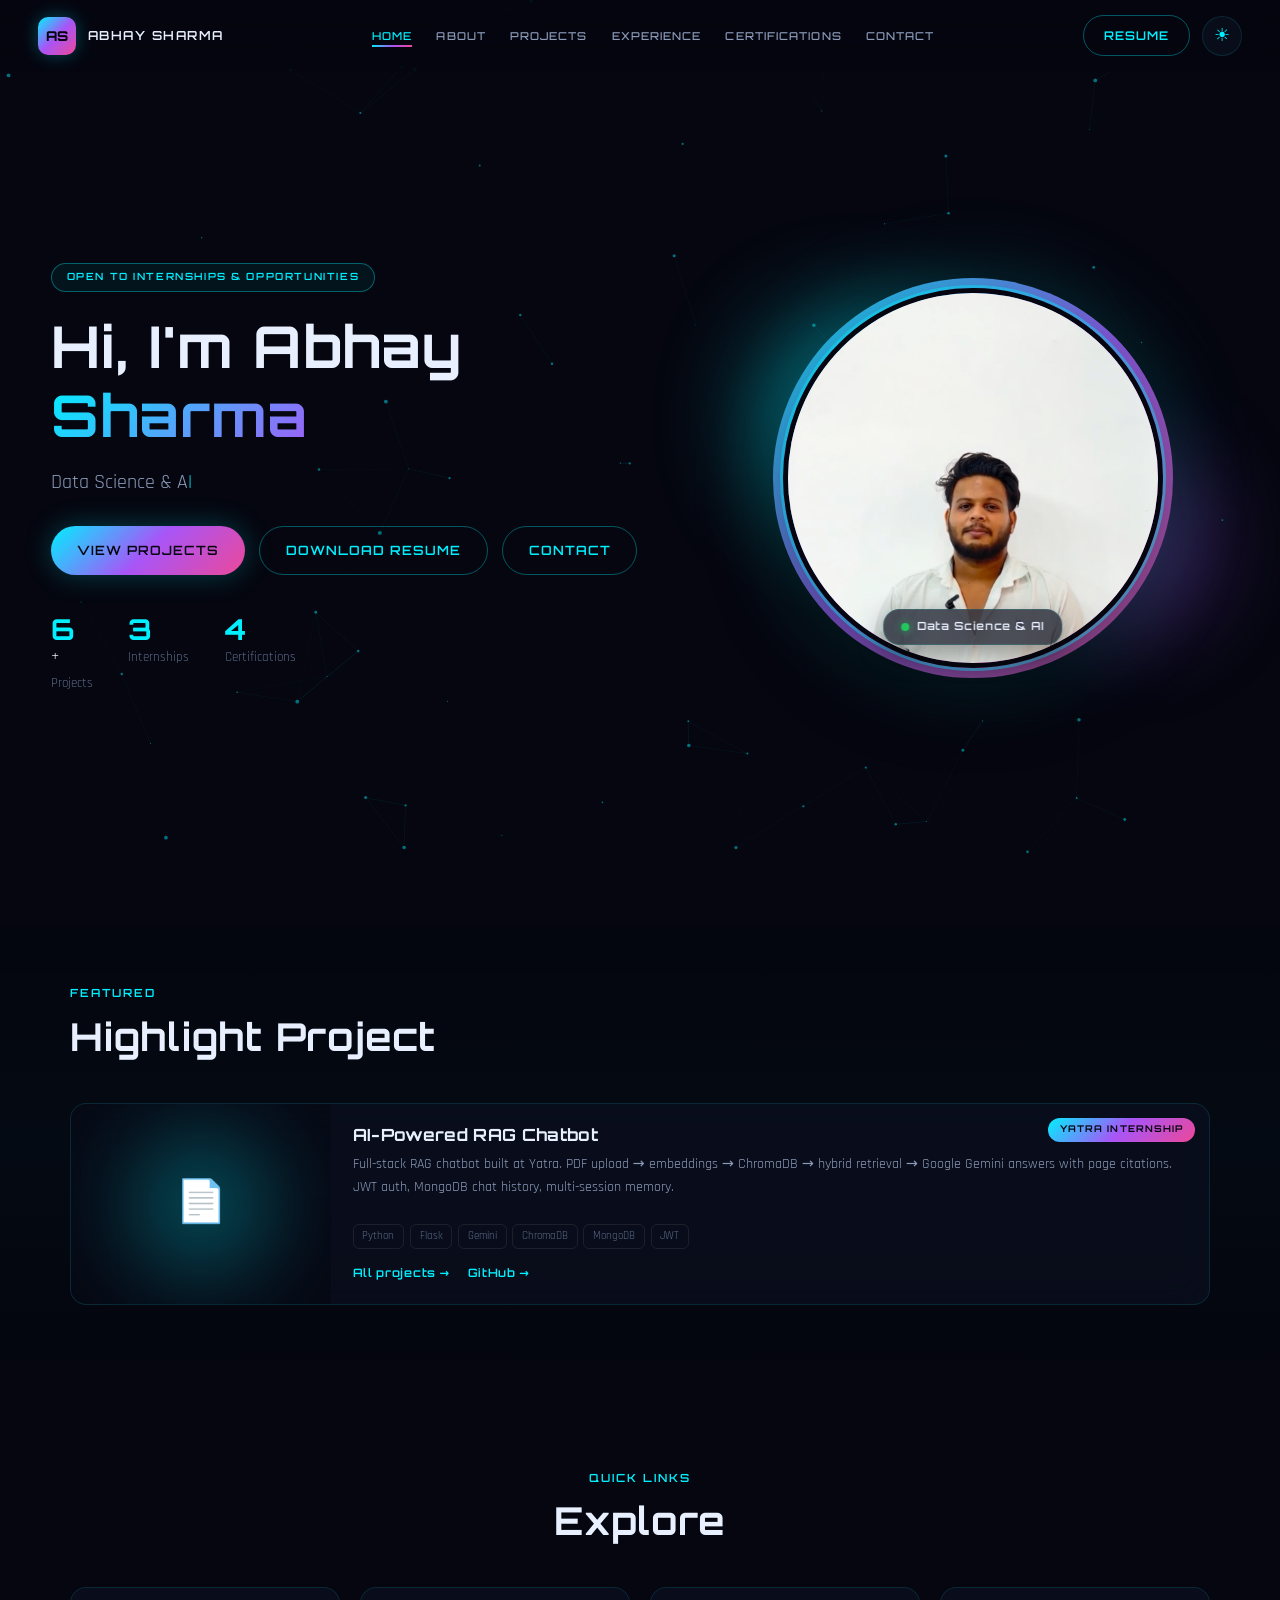
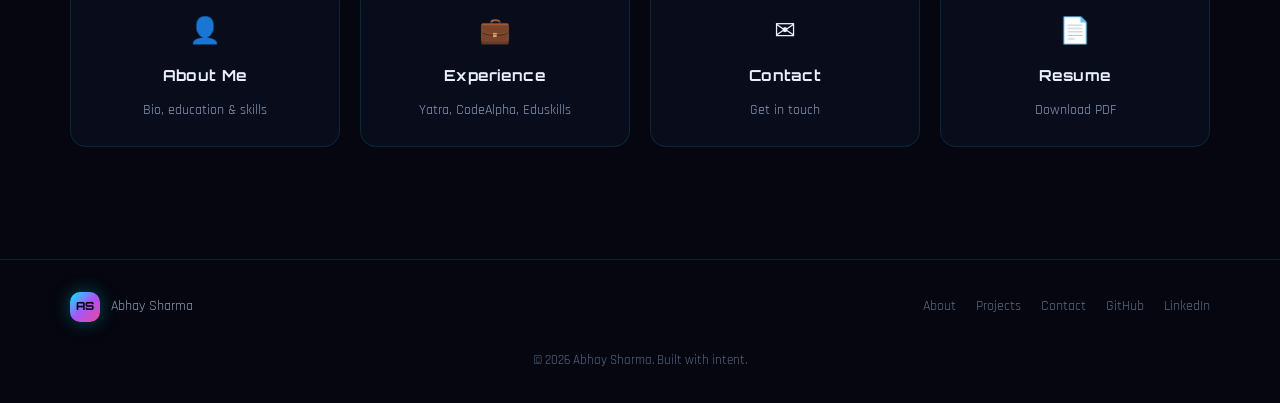
==== index.html @ 5d341a64 "Deploy portfolio site" ====
<!DOCTYPE html>
<html lang="en" data-theme="dark">
<head>
  <meta charset="UTF-8" />
  <meta name="viewport" content="width=device-width, initial-scale=1.0" />
  <title>Abhay Sharma | Data Science & AI Engineer</title>
  <meta name="description" content="Abhay Sharma — Aspiring Data Science & AI Engineer. BTech CSE (AI & ML). RAG systems, Generative AI, Python, ML." />
  <meta property="og:title" content="Abhay Sharma | Data Science & AI Engineer" />
  <meta property="og:description" content="Data Science & AI Engineer — RAG Chatbot, ML projects, and generative AI." />
  <meta property="og:type" content="website" />
  <link rel="stylesheet" href="css/styles.css" />
  <link rel="preconnect" href="https://fonts.googleapis.com" />
  <link rel="preconnect" href="https://fonts.gstatic.com" crossorigin />
  <link href="https://fonts.googleapis.com/css2?family=Orbitron:wght@400;500;600;700;800;900&family=Rajdhani:wght@300;400;500;600;700&display=swap" rel="stylesheet" />
</head>
<body>
  <canvas id="particles"></canvas>

  <nav class="navbar" id="navbar">
    <a href="index.html" class="nav-brand">
      <span class="logo-glow">AS</span>
      <span class="brand-text">ABHAY SHARMA</span>
    </a>
    <ul class="nav-links" id="navLinks">
      <li><a href="index.html" class="nav-link active">Home</a></li>
      <li><a href="about.html" class="nav-link">About</a></li>
      <li><a href="projects.html" class="nav-link">Projects</a></li>
      <li><a href="experience.html" class="nav-link">Experience</a></li>
      <li><a href="certifications.html" class="nav-link">Certifications</a></li>
      <li><a href="contact.html" class="nav-link">Contact</a></li>
    </ul>
    <div class="nav-actions">
      <a href="assets/resume/Abhay_Sharma_Resume.pdf" class="btn btn-sm btn-outline" download>Resume</a>
      <button class="theme-toggle" aria-label="Toggle theme">☀</button>
      <button class="nav-toggle" id="navToggle" aria-label="Menu"><span></span><span></span><span></span></button>
    </div>
  </nav>

  <section id="hero" class="hero">
    <div class="hero-content">
      <div class="hero-badge">OPEN TO INTERNSHIPS &amp; OPPORTUNITIES</div>
      <h1 class="hero-title">
        <span class="line">Hi, I'm Abhay</span>
        <span class="line gradient-text">Sharma</span>
      </h1>
      <p class="hero-subtitle">
        <span id="typed-text"></span><span class="cursor">|</span>
      </p>
      <div class="hero-cta">
        <a href="projects.html" class="btn btn-primary">View Projects</a>
        <a href="assets/resume/Abhay_Sharma_Resume.pdf" class="btn btn-outline" download>Download Resume</a>
        <a href="contact.html" class="btn btn-outline">Contact</a>
      </div>
      <div class="hero-stats">
        <div class="stat"><span class="stat-num" data-target="6">0</span>+<span class="stat-label">Projects</span></div>
        <div class="stat"><span class="stat-num" data-target="3">0</span><span class="stat-label">Internships</span></div>
        <div class="stat"><span class="stat-num" data-target="4">0</span><span class="stat-label">Certifications</span></div>
      </div>
    </div>
    <div class="hero-visual">
      <div class="orb orb-1"></div>
      <div class="orb orb-2"></div>
      <div class="orb orb-3"></div>
      <div class="hero-photo-frame">
        <div class="hero-photo-ring"></div>
        <img src="assets/images/profile.jpg" alt="Abhay Sharma" class="hero-photo" />
        <div class="hero-photo-badge glass">
          <span class="badge-dot"></span>
          Data Science &amp; AI
        </div>
      </div>
    </div>
  </section>

  <section class="section section-alt">
    <div class="container">
      <div class="section-header">
        <span class="section-tag">FEATURED</span>
        <h2 class="section-title">Highlight Project</h2>
      </div>
      <article class="project-card glass featured">
        <div class="project-badge">YATRA INTERNSHIP</div>
        <div class="project-visual">
          <div class="project-glow"></div>
          <span class="project-emoji">📄</span>
        </div>
        <div class="project-body">
          <h3>AI-Powered RAG Chatbot</h3>
          <p>
            Full-stack RAG chatbot built at Yatra. PDF upload → embeddings → ChromaDB → hybrid retrieval → Google Gemini answers with page citations.
            JWT auth, MongoDB chat history, multi-session memory.
          </p>
          <div class="project-tags">
            <span>Python</span><span>Flask</span><span>Gemini</span><span>ChromaDB</span><span>MongoDB</span><span>JWT</span>
          </div>
          <div class="project-links">
            <a href="projects.html" class="link">All projects →</a>
            <a href="https://github.com/Abhay8170/RAG-ChatBot" target="_blank" rel="noopener" class="link">GitHub →</a>
          </div>
        </div>
      </article>
    </div>
  </section>

  <section class="section">
    <div class="container" style="text-align:center;">
      <div class="section-header">
        <span class="section-tag">QUICK LINKS</span>
        <h2 class="section-title">Explore</h2>
      </div>
      <div class="skills-grid" style="grid-template-columns: repeat(auto-fit, minmax(200px, 1fr));">
        <a href="about.html" class="skill-card glass" style="text-align:center;">
          <div class="skill-icon">👤</div>
          <h3>About Me</h3>
          <p style="color:var(--text-muted);font-size:0.9rem;">Bio, education & skills</p>
        </a>
        <a href="experience.html" class="skill-card glass" style="text-align:center;">
          <div class="skill-icon">💼</div>
          <h3>Experience</h3>
          <p style="color:var(--text-muted);font-size:0.9rem;">Yatra, CodeAlpha, Eduskills</p>
        </a>
        <a href="contact.html" class="skill-card glass" style="text-align:center;">
          <div class="skill-icon">✉</div>
          <h3>Contact</h3>
          <p style="color:var(--text-muted);font-size:0.9rem;">Get in touch</p>
        </a>
        <a href="assets/resume/Abhay_Sharma_Resume.pdf" class="skill-card glass" style="text-align:center;" download>
          <div class="skill-icon">📄</div>
          <h3>Resume</h3>
          <p style="color:var(--text-muted);font-size:0.9rem;">Download PDF</p>
        </a>
      </div>
    </div>
  </section>

  <footer class="footer">
    <div class="container footer-inner">
      <div class="footer-brand">
        <span class="logo-glow">AS</span>
        <span>Abhay Sharma</span>
      </div>
      <div class="footer-links">
        <a href="about.html">About</a>
        <a href="projects.html">Projects</a>
        <a href="contact.html">Contact</a>
        <a href="https://github.com/Abhay8170" target="_blank" rel="noopener">GitHub</a>
        <a href="https://www.linkedin.com/in/bhardwajabhay" target="_blank" rel="noopener">LinkedIn</a>
      </div>
      <p class="footer-copy">© 2026 Abhay Sharma. Built with intent.</p>
    </div>
  </footer>

  <script src="js/main.js"></script>
</body>
</html>
---- css/styles.css ----
/* ============================================
   ABHAY SHARMA — Multi-page Futuristic Portfolio
   ============================================ */

:root {
  --bg-deep: #05060f;
  --bg-elevated: #0a0c18;
  --bg-card: rgba(12, 16, 32, 0.7);
  --bg-card-hover: rgba(18, 24, 48, 0.85);
  --border: rgba(0, 240, 255, 0.12);
  --border-strong: rgba(0, 240, 255, 0.35);
  --cyan: #00f0ff;
  --purple: #a855f7;
  --pink: #ec4899;
  --text: #e8f0ff;
  --text-muted: #8b9bb8;
  --text-dim: #5a6a88;
  --gradient: linear-gradient(135deg, #00f0ff 0%, #a855f7 50%, #ec4899 100%);
  --font-display: "Orbitron", system-ui, sans-serif;
  --font-body: "Rajdhani", system-ui, sans-serif;
  --radius: 16px;
  --radius-sm: 10px;
  --nav-h: 72px;
  --transition: 0.3s cubic-bezier(0.4, 0, 0.2, 1);
  --shadow-glow: 0 0 40px rgba(0, 240, 255, 0.15);
}

[data-theme="light"] {
  --bg-deep: #f4f6fb;
  --bg-elevated: #ffffff;
  --bg-card: rgba(255, 255, 255, 0.85);
  --bg-card-hover: rgba(255, 255, 255, 0.95);
  --border: rgba(0, 100, 140, 0.15);
  --border-strong: rgba(0, 150, 180, 0.4);
  --cyan: #0891b2;
  --purple: #7c3aed;
  --pink: #db2777;
  --text: #0f172a;
  --text-muted: #475569;
  --text-dim: #64748b;
  --gradient: linear-gradient(135deg, #0891b2 0%, #7c3aed 50%, #db2777 100%);
  --shadow-glow: 0 8px 30px rgba(0, 0, 0, 0.08);
}

*, *::before, *::after { box-sizing: border-box; margin: 0; padding: 0; }

html { scroll-behavior: smooth; scroll-padding-top: var(--nav-h); }

body {
  font-family: var(--font-body);
  background: var(--bg-deep);
  color: var(--text);
  line-height: 1.6;
  min-height: 100vh;
  overflow-x: hidden;
  transition: background 0.35s, color 0.35s;
}

#particles {
  position: fixed;
  inset: 0;
  z-index: 0;
  pointer-events: none;
  opacity: 0.7;
}

[data-theme="light"] #particles { opacity: 0.25; }

h1, h2, h3, h4 {
  font-family: var(--font-display);
  font-weight: 700;
  letter-spacing: 0.02em;
  line-height: 1.2;
}

a { color: inherit; text-decoration: none; }
ul { list-style: none; }
img { max-width: 100%; display: block; }

.glass {
  background: var(--bg-card);
  backdrop-filter: blur(18px);
  -webkit-backdrop-filter: blur(18px);
  border: 1px solid var(--border);
  border-radius: var(--radius);
  transition: border-color var(--transition), background var(--transition), transform var(--transition), box-shadow var(--transition);
}

.glass:hover {
  border-color: var(--border-strong);
  background: var(--bg-card-hover);
}

.gradient-text {
  background: var(--gradient);
  -webkit-background-clip: text;
  background-clip: text;
  -webkit-text-fill-color: transparent;
}

/* Buttons */
.btn {
  display: inline-flex;
  align-items: center;
  justify-content: center;
  gap: 0.5rem;
  padding: 0.85rem 1.6rem;
  font-family: var(--font-display);
  font-size: 0.8rem;
  font-weight: 600;
  letter-spacing: 0.08em;
  text-transform: uppercase;
  border-radius: 999px;
  border: none;
  cursor: pointer;
  transition: all var(--transition);
}

.btn-primary {
  background: var(--gradient);
  color: #05060f;
  box-shadow: 0 0 28px rgba(0, 240, 255, 0.25);
}

[data-theme="light"] .btn-primary { color: #fff; }

.btn-primary:hover {
  transform: translateY(-2px);
  box-shadow: 0 0 40px rgba(0, 240, 255, 0.4);
}

.btn-outline {
  background: transparent;
  color: var(--cyan);
  border: 1px solid var(--border-strong);
}

.btn-outline:hover {
  background: rgba(0, 240, 255, 0.08);
}

.btn-sm { padding: 0.65rem 1.25rem; font-size: 0.75rem; }
.btn-full { width: 100%; }

.container {
  width: min(1140px, 92%);
  margin-inline: auto;
  position: relative;
  z-index: 1;
}

.section {
  position: relative;
  z-index: 1;
  padding: 5rem 0;
}

.section-alt {
  background: linear-gradient(180deg, transparent, rgba(0, 240, 255, 0.02), transparent);
}

.section-header { margin-bottom: 2.75rem; }

.section-tag {
  display: inline-block;
  font-family: var(--font-display);
  font-size: 0.7rem;
  font-weight: 600;
  letter-spacing: 0.18em;
  color: var(--cyan);
  margin-bottom: 0.6rem;
}

.section-title {
  font-size: clamp(1.7rem, 3.5vw, 2.4rem);
}

/* ========== NAV ========== */
.navbar {
  position: fixed;
  top: 0; left: 0; right: 0;
  height: var(--nav-h);
  z-index: 100;
  display: flex;
  align-items: center;
  justify-content: space-between;
  padding: 0 3%;
  background: rgba(5, 6, 15, 0.8);
  backdrop-filter: blur(16px);
  border-bottom: 1px solid transparent;
  transition: border-color 0.3s, background 0.3s;
}

[data-theme="light"] .navbar {
  background: rgba(244, 246, 251, 0.9);
}

.navbar.scrolled { border-bottom-color: var(--border); }

.nav-brand {
  display: flex;
  align-items: center;
  gap: 0.7rem;
}

.logo-glow {
  width: 38px; height: 38px;
  display: grid;
  place-items: center;
  font-family: var(--font-display);
  font-weight: 800;
  font-size: 0.85rem;
  background: var(--gradient);
  color: #05060f;
  border-radius: 10px;
  box-shadow: 0 0 18px rgba(0, 240, 255, 0.3);
}

[data-theme="light"] .logo-glow { color: #fff; }

.brand-text {
  font-family: var(--font-display);
  font-size: 0.78rem;
  font-weight: 600;
  letter-spacing: 0.12em;
}

.nav-links {
  display: flex;
  align-items: center;
  gap: 1.5rem;
}

.nav-link {
  font-family: var(--font-display);
  font-size: 0.68rem;
  font-weight: 500;
  letter-spacing: 0.1em;
  text-transform: uppercase;
  color: var(--text-muted);
  position: relative;
  transition: color var(--transition);
}

.nav-link::after {
  content: "";
  position: absolute;
  bottom: -4px; left: 0;
  width: 0; height: 2px;
  background: var(--gradient);
  transition: width var(--transition);
}

.nav-link:hover,
.nav-link.active { color: var(--cyan); }
.nav-link:hover::after,
.nav-link.active::after { width: 100%; }

.nav-actions {
  display: flex;
  align-items: center;
  gap: 0.75rem;
}

.theme-toggle {
  width: 40px; height: 40px;
  border-radius: 50%;
  border: 1px solid var(--border);
  background: var(--bg-card);
  color: var(--cyan);
  cursor: pointer;
  display: grid;
  place-items: center;
  font-size: 1.1rem;
  transition: var(--transition);
}

.theme-toggle:hover {
  border-color: var(--border-strong);
  box-shadow: var(--shadow-glow);
}

.nav-toggle {
  display: none;
  flex-direction: column;
  gap: 5px;
  background: none;
  border: none;
  cursor: pointer;
  padding: 4px;
}

.nav-toggle span {
  width: 22px; height: 2px;
  background: var(--cyan);
  transition: var(--transition);
}

/* ========== HERO ========== */
.hero {
  min-height: 100vh;
  display: grid;
  grid-template-columns: 1.1fr 0.9fr;
  align-items: center;
  gap: 2.5rem;
  padding: calc(var(--nav-h) + 2rem) 4% 3rem;
  position: relative;
  z-index: 1;
}

.hero-badge {
  display: inline-flex;
  padding: 0.35rem 0.9rem;
  font-family: var(--font-display);
  font-size: 0.62rem;
  font-weight: 600;
  letter-spacing: 0.16em;
  color: var(--cyan);
  border: 1px solid var(--border-strong);
  border-radius: 999px;
  background: rgba(0, 240, 255, 0.06);
  margin-bottom: 1.25rem;
}

.hero-title {
  font-size: clamp(2.2rem, 5.5vw, 3.6rem);
  margin-bottom: 1rem;
}

.hero-title .line { display: block; }

.hero-subtitle {
  font-size: 1.25rem;
  color: var(--text-muted);
  margin-bottom: 1.75rem;
  min-height: 1.5em;
}

.cursor {
  color: var(--cyan);
  animation: blink 1s step-end infinite;
}

@keyframes blink { 50% { opacity: 0; } }

.hero-cta {
  display: flex;
  flex-wrap: wrap;
  gap: 0.9rem;
  margin-bottom: 2.5rem;
}

.hero-stats {
  display: flex;
  gap: 2.2rem;
}

.stat { display: flex; flex-direction: column; }

.stat-num {
  font-family: var(--font-display);
  font-size: 1.8rem;
  font-weight: 700;
  color: var(--cyan);
  line-height: 1;
}

.stat-label {
  font-size: 0.8rem;
  color: var(--text-dim);
  margin-top: 0.2rem;
}

.hero-visual {
  position: relative;
  display: flex;
  align-items: center;
  justify-content: center;
  min-height: 340px;
}

.orb {
  position: absolute;
  border-radius: 50%;
  filter: blur(55px);
  opacity: 0.45;
  animation: float 8s ease-in-out infinite;
}

.orb-1 { width: 200px; height: 200px; background: var(--cyan); top: 8%; left: 8%; }
.orb-2 { width: 160px; height: 160px; background: var(--purple); bottom: 12%; right: 5%; animation-delay: -2s; }
.orb-3 { width: 120px; height: 120px; background: var(--pink); top: 40%; right: 28%; animation-delay: -4s; }

@keyframes float {
  0%, 100% { transform: translate(0, 0); }
  33% { transform: translate(12px, -18px); }
  66% { transform: translate(-8px, 12px); }
}

.hero-card {
  position: relative;
  z-index: 2;
  width: min(320px, 100%);
  padding: 1.15rem;
  box-shadow: var(--shadow-glow);
}

.card-header { display: flex; gap: 6px; margin-bottom: 0.9rem; }
.dot { width: 9px; height: 9px; border-radius: 50%; }
.dot.red { background: #ff5f56; }
.dot.yellow { background: #ffbd2e; }
.dot.green { background: #27c93f; }

.code-block {
  font-family: "SF Mono", "Fira Code", monospace;
  font-size: 0.74rem;
  line-height: 1.65;
  color: var(--text-muted);
  overflow-x: auto;
}

.code-block .kw { color: var(--purple); }
.code-block .fn { color: var(--cyan); }
.code-block .str { color: #7ee787; }

[data-theme="light"] .code-block .str { color: #15803d; }

/* Large hero photo */
.hero-photo-frame {
  position: relative;
  z-index: 2;
  width: min(380px, 88vw);
  aspect-ratio: 1;
  display: flex;
  align-items: center;
  justify-content: center;
}

.hero-photo-ring {
  position: absolute;
  inset: -10px;
  border-radius: 50%;
  background: var(--gradient);
  opacity: 0.9;
  animation: ring-pulse 4s ease-in-out infinite;
  z-index: 0;
}

@keyframes ring-pulse {
  0%, 100% { transform: scale(1); opacity: 0.75; }
  50% { transform: scale(1.04); opacity: 1; }
}

.hero-photo {
  position: relative;
  z-index: 1;
  width: 100%;
  height: 100%;
  object-fit: cover;
  object-position: center 28%;
  border-radius: 50%;
  border: 5px solid var(--bg-deep);
  box-shadow:
    0 0 0 3px rgba(0, 240, 255, 0.4),
    0 24px 70px rgba(0, 0, 0, 0.5),
    0 0 90px rgba(0, 240, 255, 0.25);
}

.hero-photo-badge {
  position: absolute;
  bottom: 6%;
  left: 50%;
  transform: translateX(-50%);
  z-index: 2;
  display: inline-flex;
  align-items: center;
  gap: 0.45rem;
  padding: 0.5rem 1.1rem;
  font-family: var(--font-display);
  font-size: 0.7rem;
  font-weight: 600;
  letter-spacing: 0.08em;
  white-space: nowrap;
  box-shadow: 0 8px 28px rgba(0, 0, 0, 0.4);
}

.badge-dot {
  width: 8px;
  height: 8px;
  border-radius: 50%;
  background: #22c55e;
  box-shadow: 0 0 8px rgba(34, 197, 94, 0.7);
  animation: pulse-dot 2s ease infinite;
}

/* ========== ABOUT ========== */
.about-grid {
  display: grid;
  grid-template-columns: 280px 1fr;
  gap: 3rem;
  align-items: start;
}

.about-image {
  padding: 1.75rem;
  text-align: center;
}

.profile-photo {
  width: 200px;
  height: 200px;
  margin: 0 auto 1.1rem;
  border-radius: 50%;
  object-fit: cover;
  /* Same crop as hero — change % to fine-tune face position */
  object-position: center 28%;
  border: 3px solid rgba(0, 240, 255, 0.45);
  box-shadow: 0 0 36px rgba(0, 240, 255, 0.3);
}

.status-pill {
  display: inline-flex;
  align-items: center;
  gap: 0.45rem;
  font-size: 0.82rem;
  color: var(--text-muted);
}

.pulse {
  width: 8px; height: 8px;
  background: #22c55e;
  border-radius: 50%;
  animation: pulse-dot 2s ease infinite;
}

@keyframes pulse-dot {
  0%, 100% { box-shadow: 0 0 0 0 rgba(34, 197, 94, 0.5); }
  50% { box-shadow: 0 0 0 7px rgba(34, 197, 94, 0); }
}

.about-content .lead {
  font-size: 1.15rem;
  margin-bottom: 0.9rem;
}

.about-content p {
  color: var(--text-muted);
  margin-bottom: 1.1rem;
}

.about-tags {
  display: flex;
  flex-wrap: wrap;
  gap: 0.5rem;
  margin-bottom: 1.5rem;
}

.tag {
  padding: 0.3rem 0.8rem;
  font-size: 0.78rem;
  font-weight: 500;
  color: var(--cyan);
  border: 1px solid var(--border);
  border-radius: 999px;
  background: rgba(0, 240, 255, 0.04);
}

/* ========== SKILLS ========== */
.skills-grid {
  display: grid;
  grid-template-columns: repeat(4, 1fr);
  gap: 1.25rem;
}

.skill-card { padding: 1.5rem; }

.skill-icon { font-size: 1.6rem; margin-bottom: 0.85rem; }

.skill-card h3 {
  font-size: 0.95rem;
  margin-bottom: 0.85rem;
}

.skill-card ul li {
  font-size: 0.9rem;
  color: var(--text-muted);
  padding: 0.28rem 0;
  border-bottom: 1px solid rgba(255, 255, 255, 0.04);
}

[data-theme="light"] .skill-card ul li {
  border-bottom-color: rgba(0, 0, 0, 0.05);
}

.skill-card ul li:last-child { border-bottom: none; }

/* ========== PROJECTS ========== */
.filter-bar {
  display: flex;
  flex-wrap: wrap;
  gap: 0.6rem;
  margin-bottom: 2rem;
}

.filter-btn {
  padding: 0.45rem 1rem;
  font-family: var(--font-display);
  font-size: 0.68rem;
  font-weight: 600;
  letter-spacing: 0.08em;
  text-transform: uppercase;
  border-radius: 999px;
  border: 1px solid var(--border);
  background: transparent;
  color: var(--text-muted);
  cursor: pointer;
  transition: var(--transition);
}

.filter-btn:hover,
.filter-btn.active {
  color: var(--cyan);
  border-color: var(--border-strong);
  background: rgba(0, 240, 255, 0.08);
}

.projects-grid {
  display: grid;
  grid-template-columns: repeat(2, 1fr);
  gap: 1.25rem;
}

.project-card {
  display: flex;
  flex-direction: column;
  overflow: hidden;
  position: relative;
}

.project-card.featured {
  grid-column: 1 / -1;
  display: grid;
  grid-template-columns: 260px 1fr;
}

.project-card.hidden { display: none; }

.project-badge {
  position: absolute;
  top: 0.9rem; right: 0.9rem;
  z-index: 3;
  padding: 0.28rem 0.7rem;
  font-family: var(--font-display);
  font-size: 0.58rem;
  font-weight: 700;
  letter-spacing: 0.12em;
  background: var(--gradient);
  color: #05060f;
  border-radius: 999px;
}

[data-theme="light"] .project-badge { color: #fff; }

.project-visual {
  position: relative;
  height: 160px;
  display: grid;
  place-items: center;
  background: rgba(0, 0, 0, 0.25);
  overflow: hidden;
}

[data-theme="light"] .project-visual { background: rgba(0, 0, 0, 0.04); }

.project-card.featured .project-visual {
  height: 100%;
  min-height: 200px;
}

.project-glow {
  position: absolute;
  width: 140px; height: 140px;
  border-radius: 50%;
  background: var(--cyan);
  filter: blur(45px);
  opacity: 0.3;
}

.project-glow.purple { background: var(--purple); }
.project-glow.pink { background: var(--pink); }

.project-emoji {
  position: relative;
  z-index: 1;
  font-size: 2.6rem;
}

.project-body {
  padding: 1.35rem;
  flex: 1;
  display: flex;
  flex-direction: column;
}

.project-body h3 {
  font-size: 1.05rem;
  margin-bottom: 0.5rem;
}

.project-body p {
  color: var(--text-muted);
  font-size: 0.9rem;
  margin-bottom: 0.9rem;
  flex: 1;
}

.project-tags {
  display: flex;
  flex-wrap: wrap;
  gap: 0.35rem;
  margin-bottom: 0.9rem;
}

.project-tags span {
  padding: 0.18rem 0.55rem;
  font-size: 0.68rem;
  color: var(--text-dim);
  border: 1px solid rgba(255, 255, 255, 0.08);
  border-radius: 6px;
}

[data-theme="light"] .project-tags span {
  border-color: rgba(0, 0, 0, 0.08);
}

.project-links {
  display: flex;
  gap: 1.1rem;
}

.project-links .link {
  font-family: var(--font-display);
  font-size: 0.72rem;
  font-weight: 600;
  letter-spacing: 0.06em;
  color: var(--cyan);
}

.project-links .link:hover { color: var(--text); }

/* ========== TIMELINE ========== */
.timeline {
  position: relative;
  padding-left: 1.85rem;
}

.timeline::before {
  content: "";
  position: absolute;
  left: 6px; top: 8px; bottom: 8px;
  width: 2px;
  background: linear-gradient(180deg, var(--cyan), var(--purple), transparent);
}

.timeline-item {
  position: relative;
  padding-bottom: 2.2rem;
}

.timeline-item:last-child { padding-bottom: 0; }

.timeline-marker {
  position: absolute;
  left: -1.85rem;
  top: 1.3rem;
  width: 14px; height: 14px;
  border-radius: 50%;
  background: var(--bg-deep);
  border: 2px solid var(--cyan);
  box-shadow: 0 0 10px rgba(0, 240, 255, 0.45);
  z-index: 1;
}

.timeline-content { padding: 1.35rem 1.5rem; }

.timeline-date {
  font-family: var(--font-display);
  font-size: 0.65rem;
  font-weight: 600;
  letter-spacing: 0.1em;
  color: var(--cyan);
}

.timeline-content h3 {
  font-size: 1.05rem;
  margin: 0.35rem 0 0.15rem;
}

.company {
  color: var(--text-muted);
  font-size: 0.9rem;
  margin-bottom: 0.5rem !important;
}

.timeline-content p:last-child {
  color: var(--text-muted);
  font-size: 0.9rem;
}

/* ========== CERTIFICATIONS ========== */
.cert-grid {
  display: grid;
  grid-template-columns: repeat(auto-fit, minmax(240px, 1fr));
  gap: 1.25rem;
}

.cert-card {
  padding: 1.5rem;
  text-align: center;
}

.cert-card .skill-icon { font-size: 1.8rem; }

.cert-card h3 {
  font-size: 0.95rem;
  margin: 0.6rem 0 0.35rem;
}

.cert-card p {
  color: var(--text-muted);
  font-size: 0.88rem;
}

/* ========== CONTACT ========== */
.contact-grid {
  display: grid;
  grid-template-columns: 1fr 1fr;
  gap: 2.5rem;
  align-items: start;
}

.contact-info .lead {
  font-size: 1.15rem;
  margin-bottom: 0.7rem;
}

.contact-info > p {
  color: var(--text-muted);
  margin-bottom: 1.75rem;
}

.contact-links {
  display: flex;
  flex-direction: column;
  gap: 0.65rem;
}

.contact-item {
  display: flex;
  align-items: center;
  gap: 0.9rem;
  padding: 0.9rem 1.1rem;
  transition: transform var(--transition);
}

.contact-item:hover { transform: translateX(5px); }

.ci-icon {
  width: 40px; height: 40px;
  display: grid;
  place-items: center;
  background: rgba(0, 240, 255, 0.1);
  border-radius: 10px;
  font-family: var(--font-display);
  font-weight: 700;
  color: var(--cyan);
  flex-shrink: 0;
}

.contact-item strong {
  display: block;
  font-family: var(--font-display);
  font-size: 0.75rem;
  letter-spacing: 0.04em;
}

.contact-item span {
  font-size: 0.88rem;
  color: var(--text-muted);
}

.contact-form { padding: 1.75rem; }

.form-group { margin-bottom: 1.1rem; }

.form-group label {
  display: block;
  font-family: var(--font-display);
  font-size: 0.65rem;
  font-weight: 600;
  letter-spacing: 0.1em;
  text-transform: uppercase;
  color: var(--text-dim);
  margin-bottom: 0.35rem;
}

.form-group input,
.form-group textarea {
  width: 100%;
  padding: 0.8rem 1rem;
  background: rgba(0, 0, 0, 0.3);
  border: 1px solid var(--border);
  border-radius: var(--radius-sm);
  color: var(--text);
  font-family: var(--font-body);
  font-size: 1rem;
  outline: none;
  transition: border-color var(--transition), box-shadow var(--transition);
}

[data-theme="light"] .form-group input,
[data-theme="light"] .form-group textarea {
  background: rgba(0, 0, 0, 0.03);
}

.form-group input:focus,
.form-group textarea:focus {
  border-color: var(--cyan);
  box-shadow: 0 0 0 3px rgba(0, 240, 255, 0.12);
}

.form-group textarea {
  resize: vertical;
  min-height: 120px;
}

.form-note {
  margin-top: 0.7rem;
  font-size: 0.78rem;
  color: var(--text-dim);
  text-align: center;
}

.form-success {
  display: none;
  padding: 1rem;
  text-align: center;
  color: #22c55e;
  font-weight: 600;
}

/* ========== PAGE HERO (inner pages) ========== */
.page-hero {
  padding: calc(var(--nav-h) + 3rem) 0 2rem;
  position: relative;
  z-index: 1;
  text-align: center;
}

.page-hero .section-tag { margin-bottom: 0.5rem; }

.page-hero h1 {
  font-size: clamp(1.8rem, 4vw, 2.6rem);
  margin-bottom: 0.5rem;
}

.page-hero p {
  color: var(--text-muted);
  max-width: 560px;
  margin: 0 auto;
}

/* ========== FOOTER ========== */
.footer {
  position: relative;
  z-index: 1;
  padding: 2rem 0;
  border-top: 1px solid var(--border);
  margin-top: 2rem;
}

.footer-inner {
  display: flex;
  align-items: center;
  justify-content: space-between;
  flex-wrap: wrap;
  gap: 1rem;
}

.footer-brand {
  display: flex;
  align-items: center;
  gap: 0.7rem;
  font-size: 0.88rem;
  color: var(--text-muted);
}

.footer-brand .logo-glow {
  width: 30px; height: 30px;
  font-size: 0.7rem;
}

.footer-links {
  display: flex;
  gap: 1.25rem;
  flex-wrap: wrap;
}

.footer-links a {
  font-size: 0.85rem;
  color: var(--text-dim);
  transition: color var(--transition);
}

.footer-links a:hover { color: var(--cyan); }

.footer-copy {
  font-size: 0.82rem;
  color: var(--text-dim);
  width: 100%;
  text-align: center;
  margin-top: 0.75rem;
}

/* ========== RESPONSIVE ========== */
@media (max-width: 1024px) {
  .hero {
    grid-template-columns: 1fr;
    text-align: center;
    padding-top: calc(var(--nav-h) + 2.5rem);
  }
  .hero-cta, .hero-stats { justify-content: center; }
  .hero-visual { min-height: 300px; }
  .hero-photo-frame { width: min(300px, 75vw); }
  .skills-grid { grid-template-columns: repeat(2, 1fr); }
  .about-grid { grid-template-columns: 1fr; text-align: center; }
  .about-tags { justify-content: center; }
  .project-card.featured { grid-template-columns: 1fr; }
}

@media (max-width: 768px) {
  .nav-links {
    position: fixed;
    top: var(--nav-h);
    left: 0; right: 0;
    background: rgba(5, 6, 15, 0.97);
    flex-direction: column;
    align-items: center;
    padding: 1.75rem;
    gap: 1.25rem;
    border-bottom: 1px solid var(--border);
    transform: translateY(-130%);
    opacity: 0;
    transition: transform 0.35s, opacity 0.35s;
  }
  [data-theme="light"] .nav-links {
    background: rgba(244, 246, 251, 0.98);
  }
  .nav-links.open {
    transform: translateY(0);
    opacity: 1;
  }
  .nav-toggle { display: flex; }
  .brand-text { display: none; }
  .skills-grid,
  .projects-grid,
  .contact-grid { grid-template-columns: 1fr; }
  .hero-stats { gap: 1.4rem; }
}

@media (max-width: 480px) {
  .hero-title { font-size: 1.9rem; }
  .btn { width: 100%; }
  .hero-cta { flex-direction: column; }
}
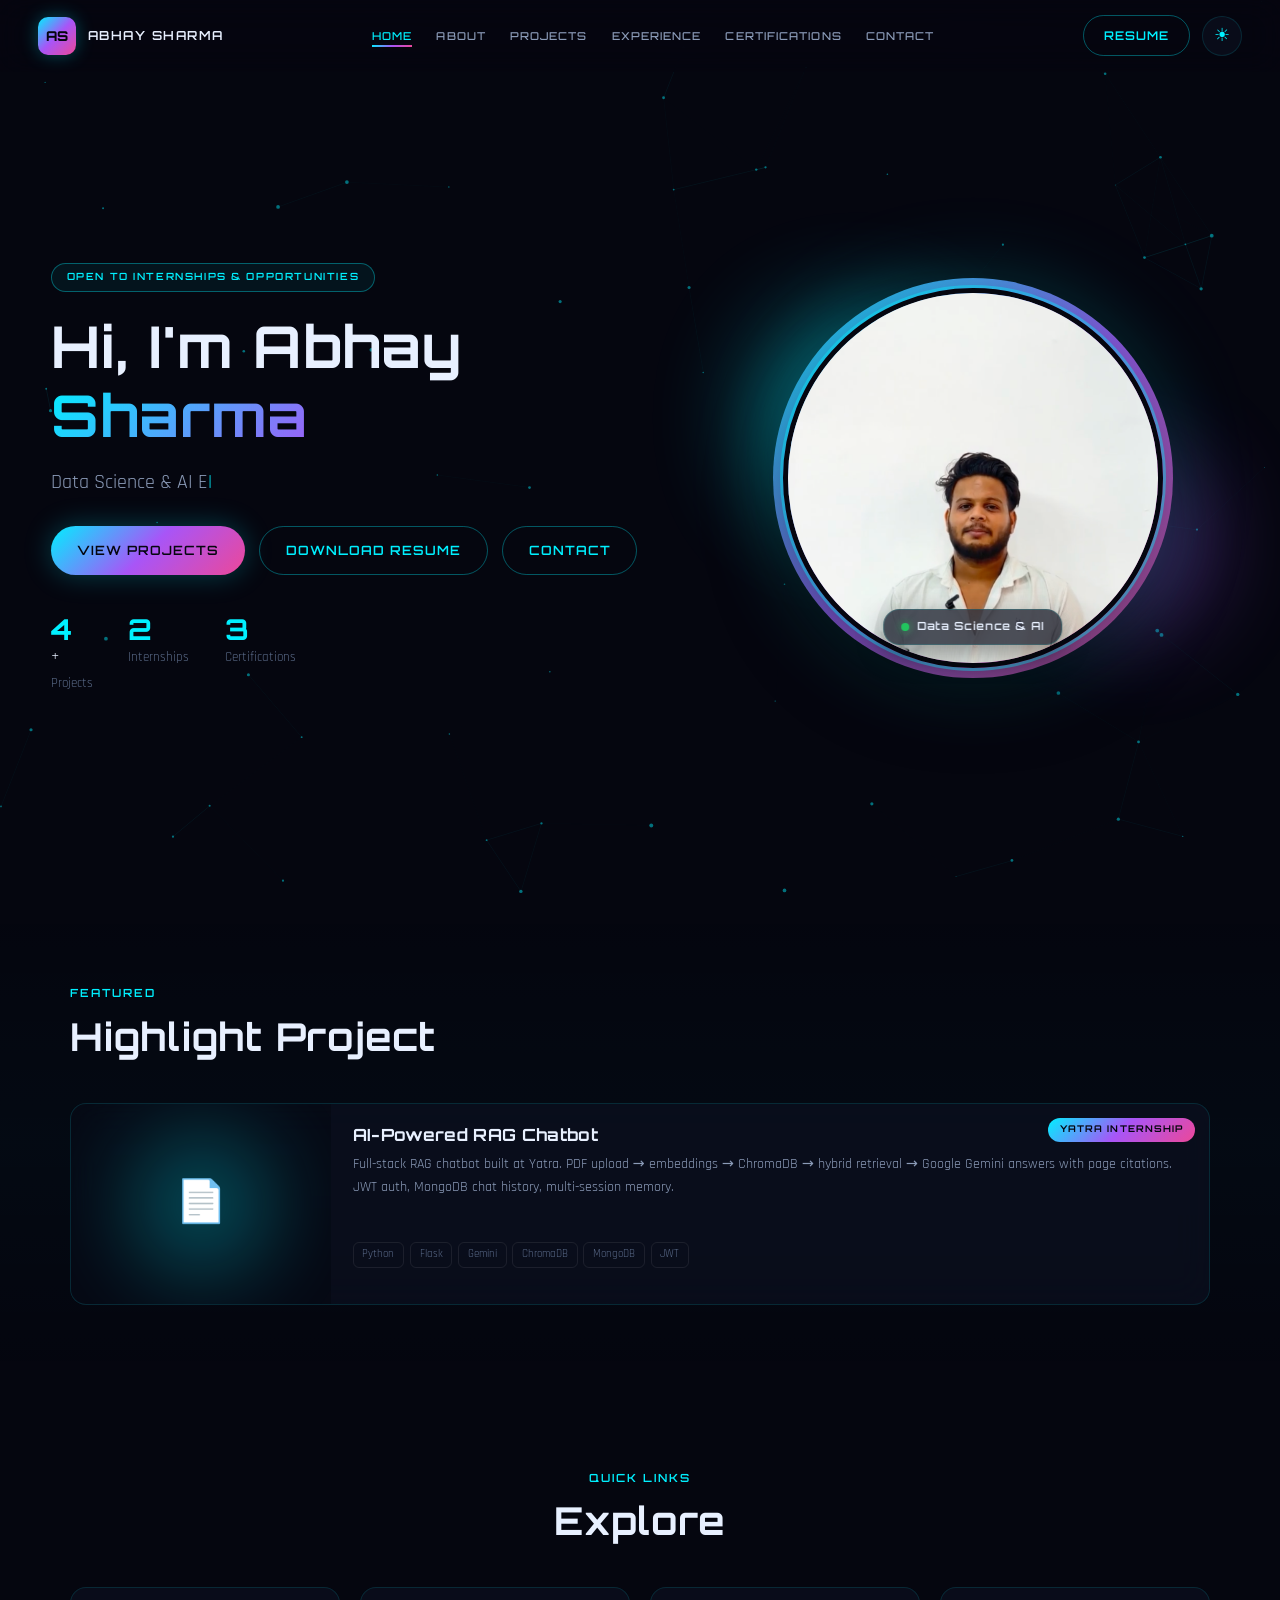
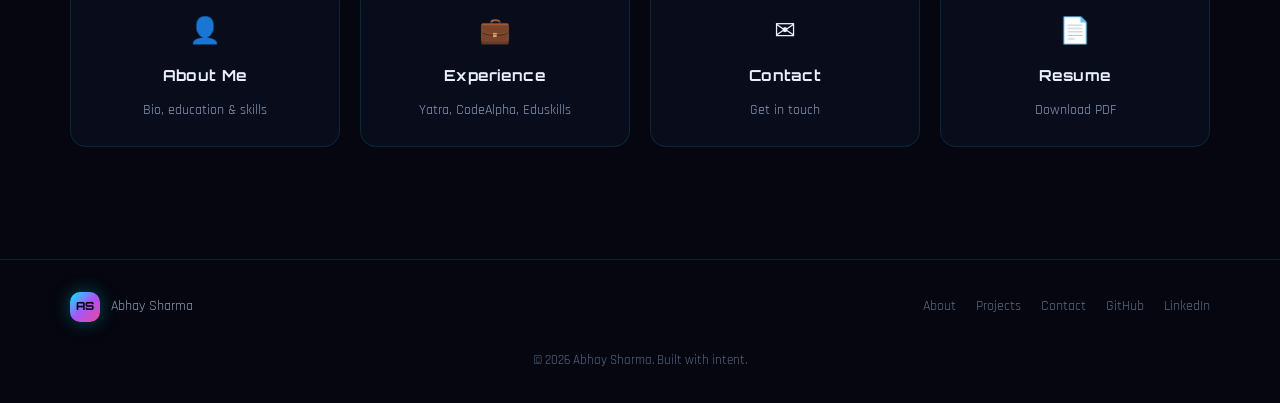
==== commit a4b8fcc5: "Replace old portfolio code with new version" ====
--- a/index.html
+++ b/index.html
@@ -17,17 +17,17 @@
   <canvas id="particles"></canvas>
 
   <nav class="navbar" id="navbar">
-    <a href="index.html" class="nav-brand">
+    <a href="./" class="nav-brand">
       <span class="logo-glow">AS</span>
       <span class="brand-text">ABHAY SHARMA</span>
     </a>
     <ul class="nav-links" id="navLinks">
-      <li><a href="index.html" class="nav-link active">Home</a></li>
-      <li><a href="about.html" class="nav-link">About</a></li>
-      <li><a href="projects.html" class="nav-link">Projects</a></li>
-      <li><a href="experience.html" class="nav-link">Experience</a></li>
-      <li><a href="certifications.html" class="nav-link">Certifications</a></li>
-      <li><a href="contact.html" class="nav-link">Contact</a></li>
+      <li><a href="./" class="nav-link active">Home</a></li>
+      <li><a href="about/" class="nav-link">About</a></li>
+      <li><a href="projects/" class="nav-link">Projects</a></li>
+      <li><a href="experience/" class="nav-link">Experience</a></li>
+      <li><a href="certifications/" class="nav-link">Certifications</a></li>
+      <li><a href="contact/" class="nav-link">Contact</a></li>
     </ul>
     <div class="nav-actions">
       <a href="assets/resume/Abhay_Sharma_Resume.pdf" class="btn btn-sm btn-outline" download>Resume</a>
@@ -47,12 +47,12 @@
         <span id="typed-text"></span><span class="cursor">|</span>
       </p>
       <div class="hero-cta">
-        <a href="projects.html" class="btn btn-primary">View Projects</a>
+        <a href="projects/" class="btn btn-primary">View Projects</a>
         <a href="assets/resume/Abhay_Sharma_Resume.pdf" class="btn btn-outline" download>Download Resume</a>
-        <a href="contact.html" class="btn btn-outline">Contact</a>
+        <a href="contact/" class="btn btn-outline">Contact</a>
       </div>
       <div class="hero-stats">
-        <div class="stat"><span class="stat-num" data-target="6">0</span>+<span class="stat-label">Projects</span></div>
+        <div class="stat"><span class="stat-num" data-target="5">0</span>+<span class="stat-label">Projects</span></div>
         <div class="stat"><span class="stat-num" data-target="3">0</span><span class="stat-label">Internships</span></div>
         <div class="stat"><span class="stat-num" data-target="4">0</span><span class="stat-label">Certifications</span></div>
       </div>
@@ -93,10 +93,6 @@
           <div class="project-tags">
             <span>Python</span><span>Flask</span><span>Gemini</span><span>ChromaDB</span><span>MongoDB</span><span>JWT</span>
           </div>
-          <div class="project-links">
-            <a href="projects.html" class="link">All projects →</a>
-            <a href="https://github.com/Abhay8170/RAG-ChatBot" target="_blank" rel="noopener" class="link">GitHub →</a>
-          </div>
         </div>
       </article>
     </div>
@@ -109,17 +105,17 @@
         <h2 class="section-title">Explore</h2>
       </div>
       <div class="skills-grid" style="grid-template-columns: repeat(auto-fit, minmax(200px, 1fr));">
-        <a href="about.html" class="skill-card glass" style="text-align:center;">
+        <a href="about/" class="skill-card glass" style="text-align:center;">
           <div class="skill-icon">👤</div>
           <h3>About Me</h3>
           <p style="color:var(--text-muted);font-size:0.9rem;">Bio, education & skills</p>
         </a>
-        <a href="experience.html" class="skill-card glass" style="text-align:center;">
+        <a href="experience/" class="skill-card glass" style="text-align:center;">
           <div class="skill-icon">💼</div>
           <h3>Experience</h3>
           <p style="color:var(--text-muted);font-size:0.9rem;">Yatra, CodeAlpha, Eduskills</p>
         </a>
-        <a href="contact.html" class="skill-card glass" style="text-align:center;">
+        <a href="contact/" class="skill-card glass" style="text-align:center;">
           <div class="skill-icon">✉</div>
           <h3>Contact</h3>
           <p style="color:var(--text-muted);font-size:0.9rem;">Get in touch</p>
@@ -140,9 +136,9 @@
         <span>Abhay Sharma</span>
       </div>
       <div class="footer-links">
-        <a href="about.html">About</a>
-        <a href="projects.html">Projects</a>
-        <a href="contact.html">Contact</a>
+        <a href="about/">About</a>
+        <a href="projects/">Projects</a>
+        <a href="contact/">Contact</a>
         <a href="https://github.com/Abhay8170" target="_blank" rel="noopener">GitHub</a>
         <a href="https://www.linkedin.com/in/bhardwajabhay" target="_blank" rel="noopener">LinkedIn</a>
       </div>
